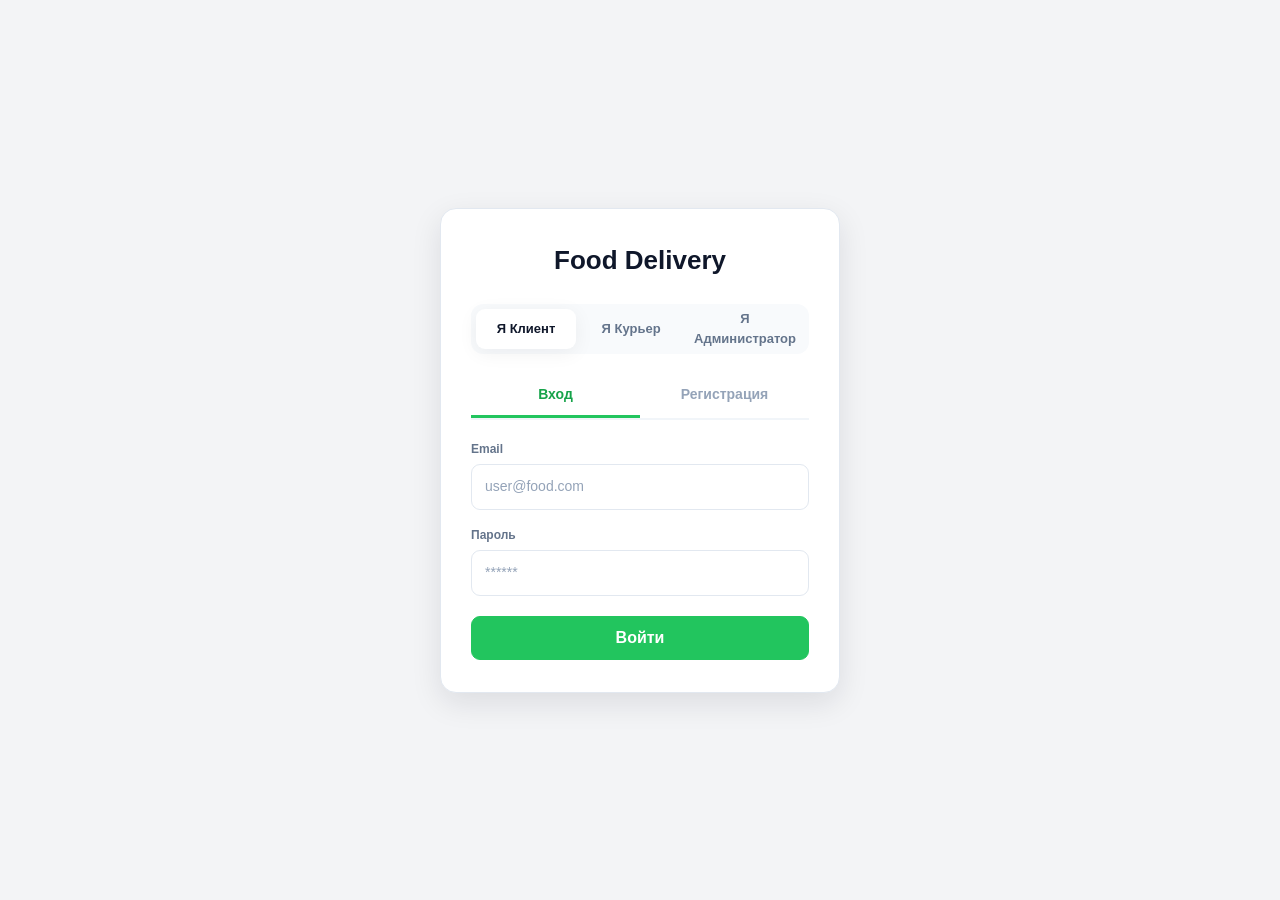
==== frontend/auth-service-frontend/index.html @ 24fa4620 "feat: add new info for user and did UserService with UserController" ====
<!DOCTYPE html>
<html lang="ru">
<head>
  <meta charset="UTF-8">
  <meta name="viewport" content="width=device-width, initial-scale=1.0">
  <title>Food Delivery — Авторизация</title>
  <link rel="stylesheet" href="../common/css/base.css">
  <link rel="stylesheet" href="../common/css/components.css">
  <link rel="stylesheet" href="css/auth.css">
</head>

<body>
  <div class="auth-container">
    <div class="auth-card">

      <div class="brand">
        <h1>Food Delivery</h1>
      </div>

      <div class="role-selector">
        <button id="btnCustomer" class="role-btn active" onclick="selectRole('CUSTOMER')">
          Я Клиент
        </button>

        <button id="btnCourier" class="role-btn" onclick="selectRole('COURIER')">
          Я Курьер
        </button>

        <button id="btnAdmin" class="role-btn" onclick="selectRole('ADMIN')">
          Я Администратор
        </button>
      </div>

      <div class="tabs">
        <button id="loginTab" class="tab active" onclick="switchTab('login')">Вход</button>
        <button id="registerTab" class="tab" onclick="switchTab('register')">Регистрация</button>
      </div>

      <div id="alertBox" class="alert hidden"></div>

      <form id="loginForm" onsubmit="onLogin(event)" novalidate>
        <div class="form-group">
          <label>Email</label>
          <input type="email" id="loginEmail" placeholder="user@food.com" required>
        </div>

        <div class="form-group">
          <label>Пароль</label>
          <input type="password" id="loginPassword" placeholder="******" required>
        </div>

        <button type="submit" class="btn btn-primary">Войти</button>
      </form>

      <form id="registerForm" class="hidden" onsubmit="onRegister(event)" novalidate>

        <div class="form-group">
          <label>Email</label>
          <input type="email" id="regEmail" placeholder="customer@food.com" required>
        </div>

        <div class="form-group">
          <label>Пароль</label>
          <input type="password" id="regPassword" placeholder="******" required minlength="6" maxlength="16">
        </div>

        <div class="form-group">
          <label>Подтвердите пароль</label>
          <input type="password" id="regConfirmPassword" placeholder="******" required minlength="6" maxlength="16">
        </div>

        <button type="submit" class="btn btn-success">Зарегистрироваться</button>
      </form>

      <div id="roleNotice" class="notice hidden"></div>
    </div>
  </div>

  <script type="module" src="js/app.js"></script>
</body>
</html>
---- frontend/common/css/base.css ----
:root {
    --primary: #22c55e;
    --primary-dark: #16a34a;
    --primary-light: #dcfce7;

    --background: #f3f4f6;
    --surface: #ffffff;
    --surface-muted: #f8fafc;

    --sidebar: #1e293b;
    --sidebar-hover: #334155;

    --text: #0f172a;
    --text-secondary: #64748b;
    --border: #e2e8f0;

    --danger: #ef4444;
    --danger-dark: #dc2626;
    --danger-light: #fee2e2;

    --warning: #f59e0b;
    --warning-light: #fef3c7;

    --info: #3b82f6;
    --info-light: #dbeafe;

    --shadow: 0 4px 20px rgba(15, 23, 42, .06);
    --shadow-hover: 0 10px 30px rgba(15, 23, 42, .10);

    --radius: 14px;
}

* {
    box-sizing: border-box;
    margin: 0;
    padding: 0;
}

html {
    width: 100%;
    min-height: 100%;
}

body {
    width: 100%;
    min-height: 100vh;
    font-family: Inter, -apple-system, BlinkMacSystemFont, "Segoe UI", Roboto, Arial, sans-serif;
    background: var(--background);
    color: var(--text);
    line-height: 1.5;
}

button,
input,
textarea,
select {
    font: inherit;
}

button {
    cursor: pointer;
}

button:disabled {
    cursor: not-allowed;
    opacity: .55;
}

img {
    max-width: 100%;
}

input,
textarea,
select {
    outline: none;
}

input:focus,
textarea:focus,
select:focus {
    border-color: var(--primary) !important;
    box-shadow: 0 0 0 3px rgba(34, 197, 94, .10);
}

.hidden {
    display: none !important;
}

.full-width {
    width: 100%;
}
---- frontend/common/css/components.css ----
.app {
    min-height: 100vh;
}

.sidebar {
    position: fixed;
    inset: 0 auto 0 0;
    width: 250px;
    height: 100vh;
    display: flex;
    flex-direction: column;
    background: var(--sidebar);
    color: #ffffff;
    z-index: 100;
}

.sidebar-logo {
    height: 80px;
    display: flex;
    align-items: center;
    padding: 0 24px;
    border-bottom: 1px solid rgba(255, 255, 255, .08);
}

.logo-text {
    display: flex;
    flex-direction: column;
    line-height: 1;
}

.logo-title {
    color: #ffffff;
    font-size: 22px;
    font-weight: 800;
    letter-spacing: -.6px;
}

.logo-subtitle {
    margin-top: 4px;
    color: #94a3b8;
    font-size: 12px;
    font-weight: 600;
}

.sidebar-nav {
    flex: 1;
    padding: 20px 12px;
}

.nav-item {
    width: 100%;
    height: 46px;
    display: flex;
    align-items: center;
    gap: 12px;
    padding: 0 14px;
    margin-bottom: 6px;
    border: 0;
    border-radius: 10px;
    background: transparent;
    color: #cbd5e1;
    text-align: left;
    transition: .2s ease;
}

.nav-item:hover {
    background: var(--sidebar-hover);
    color: #ffffff;
}

.nav-item.active {
    background: var(--primary);
    color: #ffffff;
}

.nav-icon {
    width: 22px;
    display: flex;
    align-items: center;
    justify-content: center;
    flex-shrink: 0;
    font-size: 17px;
}

.sidebar-bottom {
    padding: 16px 12px;
    border-top: 1px solid rgba(255, 255, 255, .08);
}

.user-info {
    display: flex;
    align-items: center;
    gap: 10px;
    padding: 8px 6px 14px;
}

.user-avatar {
    width: 38px;
    height: 38px;
    display: flex;
    align-items: center;
    justify-content: center;
    flex-shrink: 0;
    border-radius: 50%;
    background: var(--primary);
    color: #ffffff;
    font-size: 14px;
    font-weight: 800;
}

.user-details {
    min-width: 0;
    display: flex;
    flex-direction: column;
}

.user-name {
    overflow: hidden;
    color: #ffffff;
    font-size: 13px;
    font-weight: 650;
    text-overflow: ellipsis;
    white-space: nowrap;
}

.logout-button {
    width: 100%;
    height: 42px;
    display: flex;
    align-items: center;
    gap: 12px;
    padding: 0 14px;
    border: 0;
    border-radius: 10px;
    background: transparent;
    color: #cbd5e1;
    text-align: left;
    transition: .2s ease;
}

.logout-button:hover {
    background: rgba(239, 68, 68, .15);
    color: #fca5a5;
}

.main-content {
    width: calc(100% - 250px);
    min-height: 100vh;
    margin-left: 250px;
    padding: 0 32px 40px;
}

.top-header {
    min-height: 96px;
    display: flex;
    align-items: center;
    justify-content: space-between;
    gap: 20px;
    padding: 22px 0;
    border-bottom: 1px solid var(--border);
}

.header-title h1 {
    font-size: 27px;
    font-weight: 750;
    letter-spacing: -.6px;
}

.header-title p {
    margin-top: 3px;
    color: var(--text-secondary);
    font-size: 14px;
}

.header-actions {
    display: flex;
    align-items: center;
    gap: 12px;
}

.content-section {
    padding-top: 28px;
}

/* Buttons */

.primary-button,
.secondary-button,
.btn {
    display: inline-flex;
    align-items: center;
    justify-content: center;
    gap: 8px;
    font-weight: 650;
    line-height: 1;
    border-radius: 9px;
    transition:
            background-color .2s ease,
            border-color .2s ease,
            color .2s ease,
            transform .2s ease;
}

.primary-button,
.btn-primary,
.btn-success {
    min-height: 44px;
    padding: 0 18px;
    border: 1px solid var(--primary);
    background: var(--primary);
    color: #ffffff;
}

.primary-button:hover:not(:disabled),
.btn-primary:hover:not(:disabled),
.btn-success:hover:not(:disabled) {
    border-color: var(--primary-dark);
    background: var(--primary-dark);
}

.secondary-button,
.btn-secondary {
    min-height: 40px;
    padding: 0 14px;
    border: 1px solid var(--border);
    background: #ffffff;
    color: var(--text);
    font-size: 13px;
}

.secondary-button:hover:not(:disabled),
.btn-secondary:hover:not(:disabled) {
    border-color: var(--primary);
    color: var(--primary-dark);
}

.btn {
    width: auto;
}

.btn-primary,
.btn-success {
    width: 100%;
}

.btn:active:not(:disabled) {
    transform: translateY(1px);
}

.close-button,
.modal-close {
    width: 36px;
    height: 36px;
    display: inline-flex;
    align-items: center;
    justify-content: center;
    flex-shrink: 0;
    padding: 0;
    border: 1px solid var(--border);
    border-radius: 9px;
    background: #f8fafc;
    color: var(--text-secondary);
    font-size: 20px;
    line-height: 1;
}

.close-button:hover,
.modal-close:hover {
    background: #f1f5f9;
    color: var(--text);
}

/* Forms */

.form-group {
    margin-bottom: 20px;
}

.form-group label {
    display: block;
    margin-bottom: 8px;
    font-size: 13px;
    font-weight: 650;
}

.form-group input,
.form-group textarea,
.form-group select {
    width: 100%;
    min-height: 46px;
    padding: 10px 13px;
    border: 1px solid var(--border);
    border-radius: 9px;
    background: #ffffff;
    color: var(--text);
    font-size: 14px;
    transition: border-color .2s ease, box-shadow .2s ease;
}

.form-group textarea {
    min-height: 100px;
    resize: vertical;
}

.form-group input::placeholder,
.form-group textarea::placeholder {
    color: #94a3b8;
}

.form-group input.error,
.form-group textarea.error,
.form-group select.error {
    border-color: var(--danger) !important;
}

.field-error {
    display: block;
    margin-top: 6px;
    color: var(--danger-dark);
    font-size: 12px;
    font-weight: 500;
}

/* Alerts / messages  */

.alert,
.modal-error {
    padding: 12px 14px;
    border: 1px solid #fecaca;
    border-radius: 9px;
    background: var(--danger-light);
    color: #b91c1c;
    font-size: 13px;
    font-weight: 600;
}

.alert {
    margin-top: 20px;
}

.modal-error {
    margin-top: 0;
    margin-bottom: 16px;
}

.alert-success,
.alert.success {
    border-color: #bbf7d0;
    background: var(--primary-light);
    color: #15803d;
}

.alert-danger {
    border-color: #fecaca;
    background: var(--danger-light);
    color: #b91c1c;
}

/* Status */

.order-status {
    display: inline-flex;
    align-items: center;
    min-height: 28px;
    padding: 0 12px;
    border-radius: 20px;
    font-size: 12px;
    font-weight: 700;
    white-space: nowrap;
}

.status-success {
    background: var(--primary-light);
    color: #15803d;
}

.status-info {
    background: var(--info-light);
    color: #1d4ed8;
}

.status-warning {
    background: var(--warning-light);
    color: #b45309;
}

.status-danger {
    background: var(--danger-light);
    color: #b91c1c;
}

.status-default {
    background: #f1f5f9;
    color: var(--text-secondary);
}

/* Loading / empty states */

.loader {
    width: 34px;
    height: 34px;
    margin: 0 auto 14px;
    border: 3px solid #e2e8f0;
    border-top-color: var(--primary);
    border-radius: 50%;
    animation: spin .8s linear infinite;
}

@keyframes spin {
    to {
        transform: rotate(360deg);
    }
}

.empty-state,
.menu-state,
.orders-state,
.courier-state {
    padding: 64px 20px;
    text-align: center;
}

.courier-state {
    color: var(--text-secondary);
}

.empty-state-icon,
.empty-icon {
    margin-bottom: 12px;
    font-size: 36px;
}

.empty-state h3,
.menu-state h3,
.courier-state h3 {
    margin-bottom: 6px;
    font-size: 18px;
}

.empty-state p,
.menu-state p,
.courier-state p {
    color: var(--text-secondary);
    font-size: 14px;
}

.empty-state p {
    margin-bottom: 18px;
}

/* Profile */

.profile-card {
    width: 100%;
    overflow: hidden;
    background: var(--surface);
    border: 1px solid var(--border);
    border-radius: var(--radius);
    box-shadow: var(--shadow);
}

.profile-card-header {
    display: flex;
    align-items: center;
    gap: 16px;
    padding: 24px;
    border-bottom: 1px solid var(--border);
}

.profile-card-header h2 {
    font-size: 19px;
    font-weight: 700;
}

.profile-avatar-large {
    width: 60px;
    height: 60px;
    display: flex;
    align-items: center;
    justify-content: center;
    flex-shrink: 0;
    border-radius: 50%;
    background: var(--primary-light);
    color: var(--primary-dark);
    font-size: 22px;
    font-weight: 800;
}

.profile-info {
    padding: 8px 24px;
}

.profile-info-row {
    min-height: 54px;
    display: flex;
    align-items: center;
    justify-content: space-between;
    gap: 20px;
    border-bottom: 1px solid var(--border);
}

.profile-info-row span {
    color: var(--text-secondary);
    font-size: 13px;
}

.profile-info-row strong {
    font-size: 13px;
}

.logout-profile-button {
    width: calc(100% - 48px);
    height: 44px;
    margin: 20px 24px;
    padding: 0 16px;
    border: 1px solid #fecaca;
    border-radius: 9px;
    background: var(--danger-light);
    color: #b91c1c;
    font-size: 13px;
    font-weight: 650;
    transition: .2s ease;
}

.logout-profile-button:hover {
    background: #fecaca;
}

/* Modal */

.overlay,
.modal-overlay {
    position: fixed;
    inset: 0;
}

.overlay {
    background: rgba(15, 23, 42, .45);
    z-index: 250;
}

.modal-overlay {
    display: flex;
    align-items: center;
    justify-content: center;
    padding: 20px;
    background: rgba(15, 23, 42, .55);
    z-index: 500;
}

.modal {
    width: 100%;
    max-width: 520px;
    max-height: calc(100vh - 40px);
    overflow: hidden;
    background: var(--surface);
    border-radius: 16px;
    box-shadow: 0 20px 60px rgba(15, 23, 42, .25);
}

.modal-header {
    display: flex;
    align-items: center;
    justify-content: space-between;
    gap: 20px;
    padding: 22px;
    border-bottom: 1px solid var(--border);
}

.modal-header h2 {
    font-size: 20px;
    font-weight: 750;
}

.modal-header p {
    margin-top: 4px;
    color: var(--text-secondary);
    font-size: 13px;
}

.modal-body,
.modal>form {
    padding: 22px;
}

.modal-body {
    overflow-y: auto;
}

.modal>form {
    max-height: calc(100vh - 145px);
    overflow-y: auto;
}

.modal-footer {
    display: flex;
    justify-content: flex-end;
    gap: 10px;
    padding: 16px 22px;
    border-top: 1px solid var(--border);
    background: #ffffff;
}

.modal-footer .btn {
    width: auto;
    min-width: 84px;
}

.modal-footer .btn-primary,
.modal-footer .btn-success {
    width: auto;
}

/* Responsive common layout */

@media (max-width: 1050px) {
    .sidebar {
        width: 220px;
    }

    .main-content {
        width: calc(100% - 220px);
        margin-left: 220px;
        padding-right: 24px;
        padding-left: 24px;
    }
}

@media (max-width: 760px) {
    .sidebar {
        position: static;
        width: 100%;
        height: auto;
    }

    .main-content {
        width: 100%;
        margin-left: 0;
        padding: 0 18px 30px;
    }

    .sidebar-logo {
        height: 64px;
    }

    .sidebar-nav {
        display: flex;
        overflow-x: auto;
        padding: 8px 10px;
    }

    .nav-item {
        width: auto;
        flex-shrink: 0;
        margin: 0 5px 0 0;
    }

    .sidebar-bottom {
        display: none;
    }

    .top-header {
        min-height: 76px;
        padding: 14px 0;
    }

    .header-title h1 {
        font-size: 23px;
    }

    .header-title p {
        display: none;
    }

    .content-section {
        padding-top: 20px;
    }

    .header-actions {
        gap: 8px;
    }

    .modal-overlay {
        padding: 12px;
    }
}

@media (max-width: 520px) {
    .main-content {
        padding-right: 14px;
        padding-left: 14px;
    }

    .modal-overlay {
        padding: 10px;
    }

    .modal {
        max-height: calc(100vh - 20px);
        border-radius: 13px;
    }

    .modal-header,
    .modal-body,
    .modal>form {
        padding: 17px;
    }

    .modal-footer {
        padding: 14px 17px;
    }

    .modal-footer .btn {
        flex: 1;
    }

    .profile-card-header {
        padding: 20px;
    }

    .profile-info {
        padding: 8px 20px;
    }

    .logout-profile-button {
        width: calc(100% - 40px);
        margin-right: 20px;
        margin-left: 20px;
    }
}
---- frontend/auth-service-frontend/css/auth.css ----
body {
    display: flex;
    align-items: center;
    justify-content: center;
}

.auth-container {
    width: 100%;
    max-width: 440px;
    padding: 20px;
}

.auth-card {
    padding: 32px 30px;
    background: var(--surface);
    border: 1px solid var(--border);
    border-radius: 16px;
    box-shadow: var(--shadow-hover);
}

.brand {
    margin-bottom: 24px;
    text-align: center;
}

.brand h1 {
    color: var(--text);
    font-size: 26px;
    font-weight: 750;
}

.role-selector {
    display: flex;
    gap: 5px;
    margin-bottom: 20px;
    padding: 5px;
    border-radius: 12px;
    background: var(--surface-muted);
}

.role-btn {
    flex: 1;
    min-height: 40px;
    padding: 0 8px;
    border: 0;
    border-radius: 9px;
    background: transparent;
    color: var(--text-secondary);
    font-size: 13px;
    font-weight: 600;
    transition: .2s ease;
}

.role-btn:hover {
    color: var(--text);
}

.role-btn.active {
    background: #ffffff;
    color: var(--text);
    box-shadow: var(--shadow);
}

.tabs {
    display: flex;
    margin-bottom: 20px;
    border-bottom: 2px solid #f1f5f9;
}

.tab {
    flex: 1;
    padding: 10px;
    border: 0;
    border-bottom: 3px solid transparent;
    background: transparent;
    color: #94a3b8;
    font-size: 14px;
    font-weight: 600;
    transition: .2s ease;
}

.tab.active {
    border-bottom-color: var(--primary);
    color: var(--primary-dark);
}

.auth-card .form-group {
    margin-bottom: 16px;
}

.auth-card .form-group label {
    margin-bottom: 6px;
    color: var(--text-secondary);
    font-size: 12px;
    font-weight: 600;
}

.auth-card .form-group input {
    min-height: 46px;
    font-size: 14px;
}

.auth-card .btn {
    margin-top: 4px;
}

.auth-card .alert {
    margin: 0 0 16px;
    text-align: center;
}

.notice {
    margin-top: 18px;
    padding: 12px;
    border: 1px solid #fde68a;
    border-radius: 9px;
    background: var(--warning-light);
    color: #92400e;
    font-size: 13px;
    line-height: 1.4;
    text-align: center;
}

@media (max-width: 520px) {
    .auth-container {
        padding: 14px;
    }

    .auth-card {
        padding: 26px 20px;
    }

    .role-btn {
        font-size: 12px;
    }
}
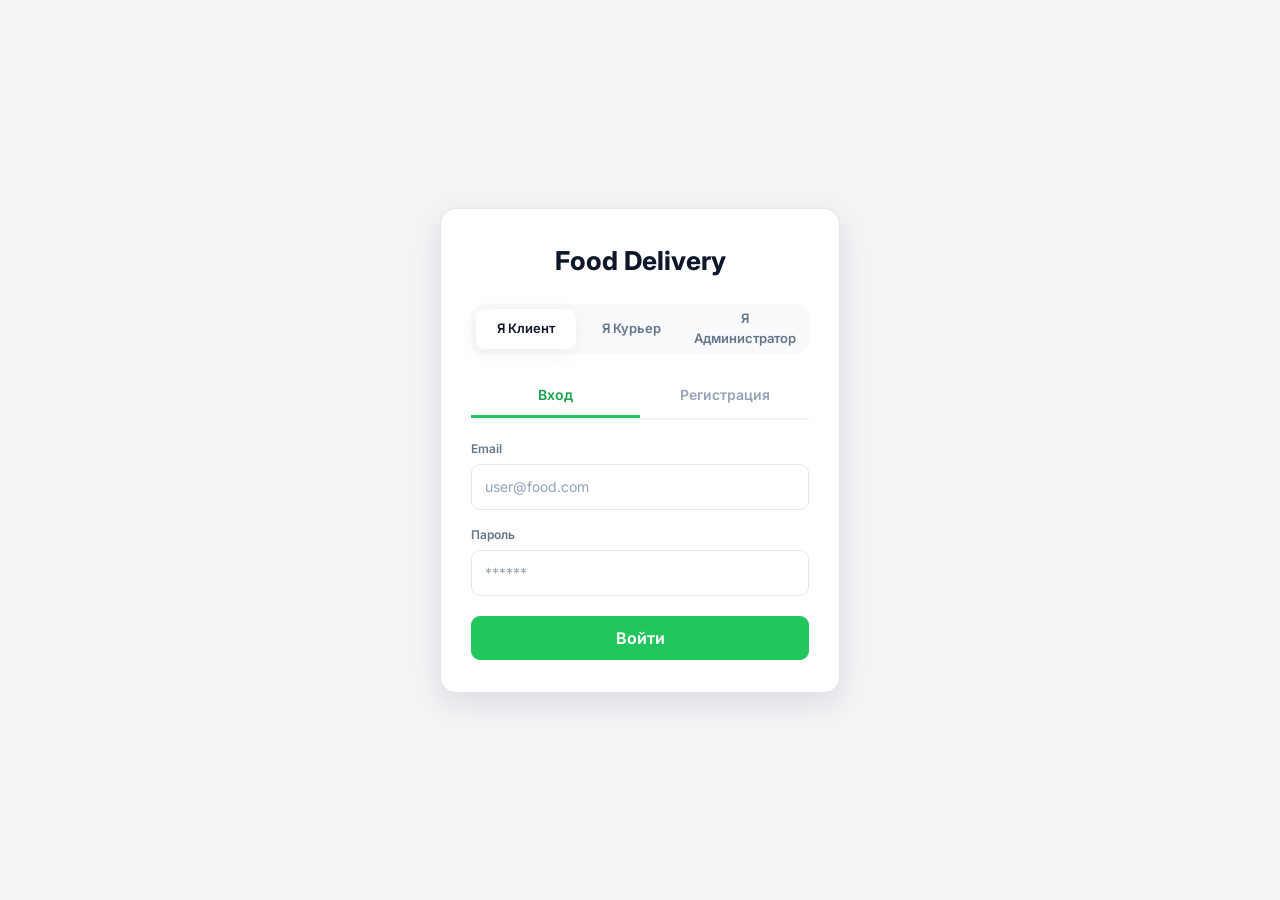
==== commit ae94b14a: "fix: rebase frontend code" ====
--- a/frontend/auth-service-frontend/index.html
+++ b/frontend/auth-service-frontend/index.html
@@ -1,5 +1,6 @@
 <!DOCTYPE html>
 <html lang="ru">
+
 <head>
   <meta charset="UTF-8">
   <meta name="viewport" content="width=device-width, initial-scale=1.0">
@@ -76,6 +77,6 @@
     </div>
   </div>
 
-  <script type="module" src="js/app.js"></script>
+<script type="module" src="js/app.js"></script>
 </body>
 </html>
--- a/frontend/common/css/base.css
+++ b/frontend/common/css/base.css
@@ -1,33 +1,51 @@
+@import url("https://fonts.googleapis.com/css2?family=Inter:wght@400;500;600;700;800&display=swap");
+
 :root {
-    --primary: #22c55e;
-    --primary-dark: #16a34a;
-    --primary-light: #dcfce7;
+    --color-primary: #22c55e;
+    --color-primary-dark: #16a34a;
+    --color-primary-light: #dcfce7;
 
-    --background: #f3f4f6;
-    --surface: #ffffff;
-    --surface-muted: #f8fafc;
+    --color-bg: #f3f4f6;
+    --color-surface: #ffffff;
+    --color-surface-muted: #f8fafc;
 
-    --sidebar: #1e293b;
-    --sidebar-hover: #334155;
+    --color-sidebar: #1e293b;
+    --color-sidebar-hover: #334155;
 
-    --text: #0f172a;
-    --text-secondary: #64748b;
-    --border: #e2e8f0;
+    --color-text: #0f172a;
+    --color-text-secondary: #64748b;
+    --color-border: #e2e8f0;
 
-    --danger: #ef4444;
-    --danger-dark: #dc2626;
-    --danger-light: #fee2e2;
+    --color-danger: #ef4444;
+    --color-danger-dark: #dc2626;
+    --color-danger-light: #fee2e2;
 
-    --warning: #f59e0b;
-    --warning-light: #fef3c7;
+    --color-warning: #f59e0b;
+    --color-warning-light: #fef3c7;
 
-    --info: #3b82f6;
-    --info-light: #dbeafe;
+    --color-info: #3b82f6;
+    --color-info-light: #dbeafe;
 
-    --shadow: 0 4px 20px rgba(15, 23, 42, .06);
-    --shadow-hover: 0 10px 30px rgba(15, 23, 42, .10);
+    --color-success-text: #15803d;
+    --color-danger-text: #b91c1c;
+    --color-warning-text: #b45309;
+    --color-info-text: #1d4ed8;
 
-    --radius: 14px;
+    --shadow-sm: 0 4px 20px rgba(15, 23, 42, .06);
+    --shadow-md: 0 10px 30px rgba(15, 23, 42, .10);
+
+    --radius-sm: 9px;
+    --radius-md: 14px;
+    --radius-lg: 16px;
+
+    --spacing-1: 4px;
+    --spacing-2: 8px;
+    --spacing-3: 12px;
+    --spacing-4: 16px;
+    --spacing-5: 20px;
+    --spacing-6: 24px;
+    --spacing-7: 28px;
+    --spacing-8: 32px;
 }
 
 * {
@@ -45,8 +63,8 @@
     width: 100%;
     min-height: 100vh;
     font-family: Inter, -apple-system, BlinkMacSystemFont, "Segoe UI", Roboto, Arial, sans-serif;
-    background: var(--background);
-    color: var(--text);
+    background: var(--color-bg);
+    color: var(--color-text);
     line-height: 1.5;
 }
 
@@ -79,8 +97,17 @@
 input:focus,
 textarea:focus,
 select:focus {
-    border-color: var(--primary) !important;
+    border-color: var(--color-primary) !important;
     box-shadow: 0 0 0 3px rgba(34, 197, 94, .10);
+}
+
+h1,
+h2,
+h3,
+h4,
+h5,
+h6 {
+    color: var(--color-text);
 }
 
 .hidden {
@@ -89,4 +116,4 @@
 
 .full-width {
     width: 100%;
-}+}
--- a/frontend/common/css/components.css
+++ b/frontend/common/css/components.css
@@ -9,8 +9,8 @@
     height: 100vh;
     display: flex;
     flex-direction: column;
-    background: var(--sidebar);
-    color: #ffffff;
+    background: var(--color-sidebar);
+    color: #fff;
     z-index: 100;
 }
 
@@ -18,7 +18,7 @@
     height: 80px;
     display: flex;
     align-items: center;
-    padding: 0 24px;
+    padding: 0 var(--spacing-6);
     border-bottom: 1px solid rgba(255, 255, 255, .08);
 }
 
@@ -29,14 +29,14 @@
 }
 
 .logo-title {
-    color: #ffffff;
+    color: #fff;
     font-size: 22px;
     font-weight: 800;
     letter-spacing: -.6px;
 }
 
 .logo-subtitle {
-    margin-top: 4px;
+    margin-top: var(--spacing-1);
     color: #94a3b8;
     font-size: 12px;
     font-weight: 600;
@@ -44,7 +44,7 @@
 
 .sidebar-nav {
     flex: 1;
-    padding: 20px 12px;
+    padding: var(--spacing-5) var(--spacing-3);
 }
 
 .nav-item {
@@ -52,8 +52,8 @@
     height: 46px;
     display: flex;
     align-items: center;
-    gap: 12px;
-    padding: 0 14px;
+    gap: var(--spacing-3);
+    padding: 0 var(--spacing-3);
     margin-bottom: 6px;
     border: 0;
     border-radius: 10px;
@@ -64,13 +64,13 @@
 }
 
 .nav-item:hover {
-    background: var(--sidebar-hover);
-    color: #ffffff;
+    background: var(--color-sidebar-hover);
+    color: #fff;
 }
 
 .nav-item.active {
-    background: var(--primary);
-    color: #ffffff;
+    background: var(--color-primary);
+    color: #fff;
 }
 
 .nav-icon {
@@ -83,7 +83,7 @@
 }
 
 .sidebar-bottom {
-    padding: 16px 12px;
+    padding: var(--spacing-4) var(--spacing-3);
     border-top: 1px solid rgba(255, 255, 255, .08);
 }
 
@@ -91,7 +91,7 @@
     display: flex;
     align-items: center;
     gap: 10px;
-    padding: 8px 6px 14px;
+    padding: var(--spacing-2) 6px 14px;
 }
 
 .user-avatar {
@@ -102,8 +102,8 @@
     justify-content: center;
     flex-shrink: 0;
     border-radius: 50%;
-    background: var(--primary);
-    color: #ffffff;
+    background: var(--color-primary);
+    color: #fff;
     font-size: 14px;
     font-weight: 800;
 }
@@ -116,7 +116,7 @@
 
 .user-name {
     overflow: hidden;
-    color: #ffffff;
+    color: #fff;
     font-size: 13px;
     font-weight: 650;
     text-overflow: ellipsis;
@@ -128,8 +128,8 @@
     height: 42px;
     display: flex;
     align-items: center;
-    gap: 12px;
-    padding: 0 14px;
+    gap: var(--spacing-3);
+    padding: 0 var(--spacing-3);
     border: 0;
     border-radius: 10px;
     background: transparent;
@@ -147,7 +147,7 @@
     width: calc(100% - 250px);
     min-height: 100vh;
     margin-left: 250px;
-    padding: 0 32px 40px;
+    padding: 0 var(--spacing-8) 40px;
 }
 
 .top-header {
@@ -155,9 +155,9 @@
     display: flex;
     align-items: center;
     justify-content: space-between;
-    gap: 20px;
+    gap: var(--spacing-5);
     padding: 22px 0;
-    border-bottom: 1px solid var(--border);
+    border-bottom: 1px solid var(--color-border);
 }
 
 .header-title h1 {
@@ -168,21 +168,19 @@
 
 .header-title p {
     margin-top: 3px;
-    color: var(--text-secondary);
+    color: var(--color-text-secondary);
     font-size: 14px;
 }
 
 .header-actions {
     display: flex;
     align-items: center;
-    gap: 12px;
+    gap: var(--spacing-3);
 }
 
 .content-section {
-    padding-top: 28px;
-}
-
-/* Buttons */
+    padding-top: var(--spacing-7);
+}
 
 .primary-button,
 .secondary-button,
@@ -190,15 +188,15 @@
     display: inline-flex;
     align-items: center;
     justify-content: center;
-    gap: 8px;
+    gap: var(--spacing-2);
     font-weight: 650;
     line-height: 1;
-    border-radius: 9px;
+    border-radius: var(--radius-sm);
     transition:
-            background-color .2s ease,
-            border-color .2s ease,
-            color .2s ease,
-            transform .2s ease;
+        background-color .2s ease,
+        border-color .2s ease,
+        color .2s ease,
+        transform .2s ease;
 }
 
 .primary-button,
@@ -206,32 +204,32 @@
 .btn-success {
     min-height: 44px;
     padding: 0 18px;
-    border: 1px solid var(--primary);
-    background: var(--primary);
-    color: #ffffff;
+    border: 1px solid var(--color-primary);
+    background: var(--color-primary);
+    color: #fff;
 }
 
 .primary-button:hover:not(:disabled),
 .btn-primary:hover:not(:disabled),
 .btn-success:hover:not(:disabled) {
-    border-color: var(--primary-dark);
-    background: var(--primary-dark);
+    border-color: var(--color-primary-dark);
+    background: var(--color-primary-dark);
 }
 
 .secondary-button,
 .btn-secondary {
     min-height: 40px;
     padding: 0 14px;
-    border: 1px solid var(--border);
-    background: #ffffff;
-    color: var(--text);
+    border: 1px solid var(--color-border);
+    background: var(--color-surface);
+    color: var(--color-text);
     font-size: 13px;
 }
 
 .secondary-button:hover:not(:disabled),
 .btn-secondary:hover:not(:disabled) {
-    border-color: var(--primary);
-    color: var(--primary-dark);
+    border-color: var(--color-primary);
+    color: var(--color-primary-dark);
 }
 
 .btn {
@@ -256,10 +254,10 @@
     justify-content: center;
     flex-shrink: 0;
     padding: 0;
-    border: 1px solid var(--border);
-    border-radius: 9px;
-    background: #f8fafc;
-    color: var(--text-secondary);
+    border: 1px solid var(--color-border);
+    border-radius: var(--radius-sm);
+    background: var(--color-surface-muted);
+    color: var(--color-text-secondary);
     font-size: 20px;
     line-height: 1;
 }
@@ -267,18 +265,16 @@
 .close-button:hover,
 .modal-close:hover {
     background: #f1f5f9;
-    color: var(--text);
-}
-
-/* Forms */
+    color: var(--color-text);
+}
 
 .form-group {
-    margin-bottom: 20px;
+    margin-bottom: var(--spacing-5);
 }
 
 .form-group label {
     display: block;
-    margin-bottom: 8px;
+    margin-bottom: var(--spacing-2);
     font-size: 13px;
     font-weight: 650;
 }
@@ -289,10 +285,10 @@
     width: 100%;
     min-height: 46px;
     padding: 10px 13px;
-    border: 1px solid var(--border);
-    border-radius: 9px;
-    background: #ffffff;
-    color: var(--text);
+    border: 1px solid var(--color-border);
+    border-radius: var(--radius-sm);
+    background: var(--color-surface);
+    color: var(--color-text);
     font-size: 14px;
     transition: border-color .2s ease, box-shadow .2s ease;
 }
@@ -310,59 +306,55 @@
 .form-group input.error,
 .form-group textarea.error,
 .form-group select.error {
-    border-color: var(--danger) !important;
+    border-color: var(--color-danger) !important;
 }
 
 .field-error {
     display: block;
     margin-top: 6px;
-    color: var(--danger-dark);
+    color: var(--color-danger-dark);
     font-size: 12px;
     font-weight: 500;
 }
 
-/* Alerts / messages  */
-
 .alert,
 .modal-error {
-    padding: 12px 14px;
+    padding: var(--spacing-3) 14px;
     border: 1px solid #fecaca;
-    border-radius: 9px;
-    background: var(--danger-light);
-    color: #b91c1c;
+    border-radius: var(--radius-sm);
+    background: var(--color-danger-light);
+    color: var(--color-danger-text);
     font-size: 13px;
     font-weight: 600;
 }
 
 .alert {
-    margin-top: 20px;
+    margin-top: var(--spacing-5);
 }
 
 .modal-error {
     margin-top: 0;
-    margin-bottom: 16px;
+    margin-bottom: var(--spacing-4);
 }
 
 .alert-success,
 .alert.success {
     border-color: #bbf7d0;
-    background: var(--primary-light);
-    color: #15803d;
+    background: var(--color-primary-light);
+    color: var(--color-success-text);
 }
 
 .alert-danger {
     border-color: #fecaca;
-    background: var(--danger-light);
-    color: #b91c1c;
-}
-
-/* Status */
+    background: var(--color-danger-light);
+    color: var(--color-danger-text);
+}
 
 .order-status {
     display: inline-flex;
     align-items: center;
     min-height: 28px;
-    padding: 0 12px;
+    padding: 0 var(--spacing-3);
     border-radius: 20px;
     font-size: 12px;
     font-weight: 700;
@@ -370,38 +362,36 @@
 }
 
 .status-success {
-    background: var(--primary-light);
-    color: #15803d;
+    background: var(--color-primary-light);
+    color: var(--color-success-text);
 }
 
 .status-info {
-    background: var(--info-light);
-    color: #1d4ed8;
+    background: var(--color-info-light);
+    color: var(--color-info-text);
 }
 
 .status-warning {
-    background: var(--warning-light);
-    color: #b45309;
+    background: var(--color-warning-light);
+    color: var(--color-warning-text);
 }
 
 .status-danger {
-    background: var(--danger-light);
-    color: #b91c1c;
+    background: var(--color-danger-light);
+    color: var(--color-danger-text);
 }
 
 .status-default {
     background: #f1f5f9;
-    color: var(--text-secondary);
-}
-
-/* Loading / empty states */
+    color: var(--color-text-secondary);
+}
 
 .loader {
     width: 34px;
     height: 34px;
     margin: 0 auto 14px;
-    border: 3px solid #e2e8f0;
-    border-top-color: var(--primary);
+    border: 3px solid var(--color-border);
+    border-top-color: var(--color-primary);
     border-radius: 50%;
     animation: spin .8s linear infinite;
 }
@@ -421,12 +411,12 @@
 }
 
 .courier-state {
-    color: var(--text-secondary);
+    color: var(--color-text-secondary);
 }
 
 .empty-state-icon,
 .empty-icon {
-    margin-bottom: 12px;
+    margin-bottom: var(--spacing-3);
     font-size: 36px;
 }
 
@@ -440,93 +430,13 @@
 .empty-state p,
 .menu-state p,
 .courier-state p {
-    color: var(--text-secondary);
+    color: var(--color-text-secondary);
     font-size: 14px;
 }
 
 .empty-state p {
     margin-bottom: 18px;
 }
-
-/* Profile */
-
-.profile-card {
-    width: 100%;
-    overflow: hidden;
-    background: var(--surface);
-    border: 1px solid var(--border);
-    border-radius: var(--radius);
-    box-shadow: var(--shadow);
-}
-
-.profile-card-header {
-    display: flex;
-    align-items: center;
-    gap: 16px;
-    padding: 24px;
-    border-bottom: 1px solid var(--border);
-}
-
-.profile-card-header h2 {
-    font-size: 19px;
-    font-weight: 700;
-}
-
-.profile-avatar-large {
-    width: 60px;
-    height: 60px;
-    display: flex;
-    align-items: center;
-    justify-content: center;
-    flex-shrink: 0;
-    border-radius: 50%;
-    background: var(--primary-light);
-    color: var(--primary-dark);
-    font-size: 22px;
-    font-weight: 800;
-}
-
-.profile-info {
-    padding: 8px 24px;
-}
-
-.profile-info-row {
-    min-height: 54px;
-    display: flex;
-    align-items: center;
-    justify-content: space-between;
-    gap: 20px;
-    border-bottom: 1px solid var(--border);
-}
-
-.profile-info-row span {
-    color: var(--text-secondary);
-    font-size: 13px;
-}
-
-.profile-info-row strong {
-    font-size: 13px;
-}
-
-.logout-profile-button {
-    width: calc(100% - 48px);
-    height: 44px;
-    margin: 20px 24px;
-    padding: 0 16px;
-    border: 1px solid #fecaca;
-    border-radius: 9px;
-    background: var(--danger-light);
-    color: #b91c1c;
-    font-size: 13px;
-    font-weight: 650;
-    transition: .2s ease;
-}
-
-.logout-profile-button:hover {
-    background: #fecaca;
-}
-
-/* Modal */
 
 .overlay,
 .modal-overlay {
@@ -543,7 +453,7 @@
     display: flex;
     align-items: center;
     justify-content: center;
-    padding: 20px;
+    padding: var(--spacing-5);
     background: rgba(15, 23, 42, .55);
     z-index: 500;
 }
@@ -553,42 +463,27 @@
     max-width: 520px;
     max-height: calc(100vh - 40px);
     overflow: hidden;
-    background: var(--surface);
-    border-radius: 16px;
+    background: var(--color-surface);
+    border-radius: var(--radius-lg);
     box-shadow: 0 20px 60px rgba(15, 23, 42, .25);
 }
 
 .modal-header {
+    min-height: 68px;
     display: flex;
     align-items: center;
     justify-content: space-between;
-    gap: 20px;
-    padding: 22px;
-    border-bottom: 1px solid var(--border);
+    gap: var(--spacing-4);
+    padding: 0 var(--spacing-5);
+    border-bottom: 1px solid var(--color-border);
 }
 
 .modal-header h2 {
-    font-size: 20px;
-    font-weight: 750;
-}
-
-.modal-header p {
-    margin-top: 4px;
-    color: var(--text-secondary);
-    font-size: 13px;
-}
-
-.modal-body,
-.modal>form {
-    padding: 22px;
+    font-size: 18px;
 }
 
 .modal-body {
-    overflow-y: auto;
-}
-
-.modal>form {
-    max-height: calc(100vh - 145px);
+    padding: var(--spacing-5);
     overflow-y: auto;
 }
 
@@ -596,135 +491,29 @@
     display: flex;
     justify-content: flex-end;
     gap: 10px;
-    padding: 16px 22px;
-    border-top: 1px solid var(--border);
-    background: #ffffff;
-}
-
-.modal-footer .btn {
-    width: auto;
-    min-width: 84px;
-}
-
-.modal-footer .btn-primary,
-.modal-footer .btn-success {
-    width: auto;
-}
-
-/* Responsive common layout */
-
-@media (max-width: 1050px) {
-    .sidebar {
-        width: 220px;
-    }
-
-    .main-content {
-        width: calc(100% - 220px);
-        margin-left: 220px;
-        padding-right: 24px;
-        padding-left: 24px;
-    }
-}
-
-@media (max-width: 760px) {
-    .sidebar {
-        position: static;
-        width: 100%;
-        height: auto;
-    }
-
-    .main-content {
-        width: 100%;
-        margin-left: 0;
-        padding: 0 18px 30px;
-    }
-
-    .sidebar-logo {
-        height: 64px;
-    }
-
-    .sidebar-nav {
-        display: flex;
-        overflow-x: auto;
-        padding: 8px 10px;
-    }
-
-    .nav-item {
-        width: auto;
-        flex-shrink: 0;
-        margin: 0 5px 0 0;
-    }
-
-    .sidebar-bottom {
-        display: none;
-    }
-
-    .top-header {
-        min-height: 76px;
-        padding: 14px 0;
-    }
-
-    .header-title h1 {
-        font-size: 23px;
-    }
-
-    .header-title p {
-        display: none;
-    }
-
-    .content-section {
-        padding-top: 20px;
-    }
-
-    .header-actions {
-        gap: 8px;
-    }
-
-    .modal-overlay {
-        padding: 12px;
-    }
-}
-
-@media (max-width: 520px) {
-    .main-content {
-        padding-right: 14px;
-        padding-left: 14px;
-    }
-
-    .modal-overlay {
-        padding: 10px;
-    }
-
-    .modal {
-        max-height: calc(100vh - 20px);
-        border-radius: 13px;
-    }
-
-    .modal-header,
-    .modal-body,
-    .modal>form {
-        padding: 17px;
-    }
-
-    .modal-footer {
-        padding: 14px 17px;
-    }
-
-    .modal-footer .btn {
-        flex: 1;
-    }
-
-    .profile-card-header {
-        padding: 20px;
-    }
-
-    .profile-info {
-        padding: 8px 20px;
-    }
-
-    .logout-profile-button {
-        width: calc(100% - 40px);
-        margin-right: 20px;
-        margin-left: 20px;
-    }
-}+    padding: var(--spacing-4) var(--spacing-5);
+    border-top: 1px solid var(--color-border);
+    background: var(--color-surface-muted);
+}
+
+.orders-list {
+    display: grid;
+    gap: 14px;
+}
+
+.orders-header {
+    display: flex;
+    align-items: center;
+    justify-content: space-between;
+    gap: 15px;
+    margin-bottom: 20px;
+}
+
+.orders-header h2 {
+    font-size: 19px;
+}
+
+.orders-header p {
+    color: var(--color-text-secondary);
+    font-size: 13px;
+}
--- a/frontend/auth-service-frontend/css/auth.css
+++ b/frontend/auth-service-frontend/css/auth.css
@@ -12,10 +12,10 @@
 
 .auth-card {
     padding: 32px 30px;
-    background: var(--surface);
-    border: 1px solid var(--border);
+    background: var(--color-surface);
+    border: 1px solid var(--color-border);
     border-radius: 16px;
-    box-shadow: var(--shadow-hover);
+    box-shadow: var(--shadow-md);
 }
 
 .brand {
@@ -24,7 +24,7 @@
 }
 
 .brand h1 {
-    color: var(--text);
+    color: var(--color-text);
     font-size: 26px;
     font-weight: 750;
 }
@@ -35,7 +35,7 @@
     margin-bottom: 20px;
     padding: 5px;
     border-radius: 12px;
-    background: var(--surface-muted);
+    background: var(--color-surface-muted);
 }
 
 .role-btn {
@@ -45,20 +45,20 @@
     border: 0;
     border-radius: 9px;
     background: transparent;
-    color: var(--text-secondary);
+    color: var(--color-text-secondary);
     font-size: 13px;
     font-weight: 600;
     transition: .2s ease;
 }
 
 .role-btn:hover {
-    color: var(--text);
+    color: var(--color-text);
 }
 
 .role-btn.active {
     background: #ffffff;
-    color: var(--text);
-    box-shadow: var(--shadow);
+    color: var(--color-text);
+    box-shadow: var(--shadow-sm);
 }
 
 .tabs {
@@ -80,8 +80,8 @@
 }
 
 .tab.active {
-    border-bottom-color: var(--primary);
-    color: var(--primary-dark);
+    border-bottom-color: var(--color-primary);
+    color: var(--color-primary-dark);
 }
 
 .auth-card .form-group {
@@ -90,7 +90,7 @@
 
 .auth-card .form-group label {
     margin-bottom: 6px;
-    color: var(--text-secondary);
+    color: var(--color-text-secondary);
     font-size: 12px;
     font-weight: 600;
 }
@@ -114,7 +114,7 @@
     padding: 12px;
     border: 1px solid #fde68a;
     border-radius: 9px;
-    background: var(--warning-light);
+    background: var(--color-warning-light);
     color: #92400e;
     font-size: 13px;
     line-height: 1.4;
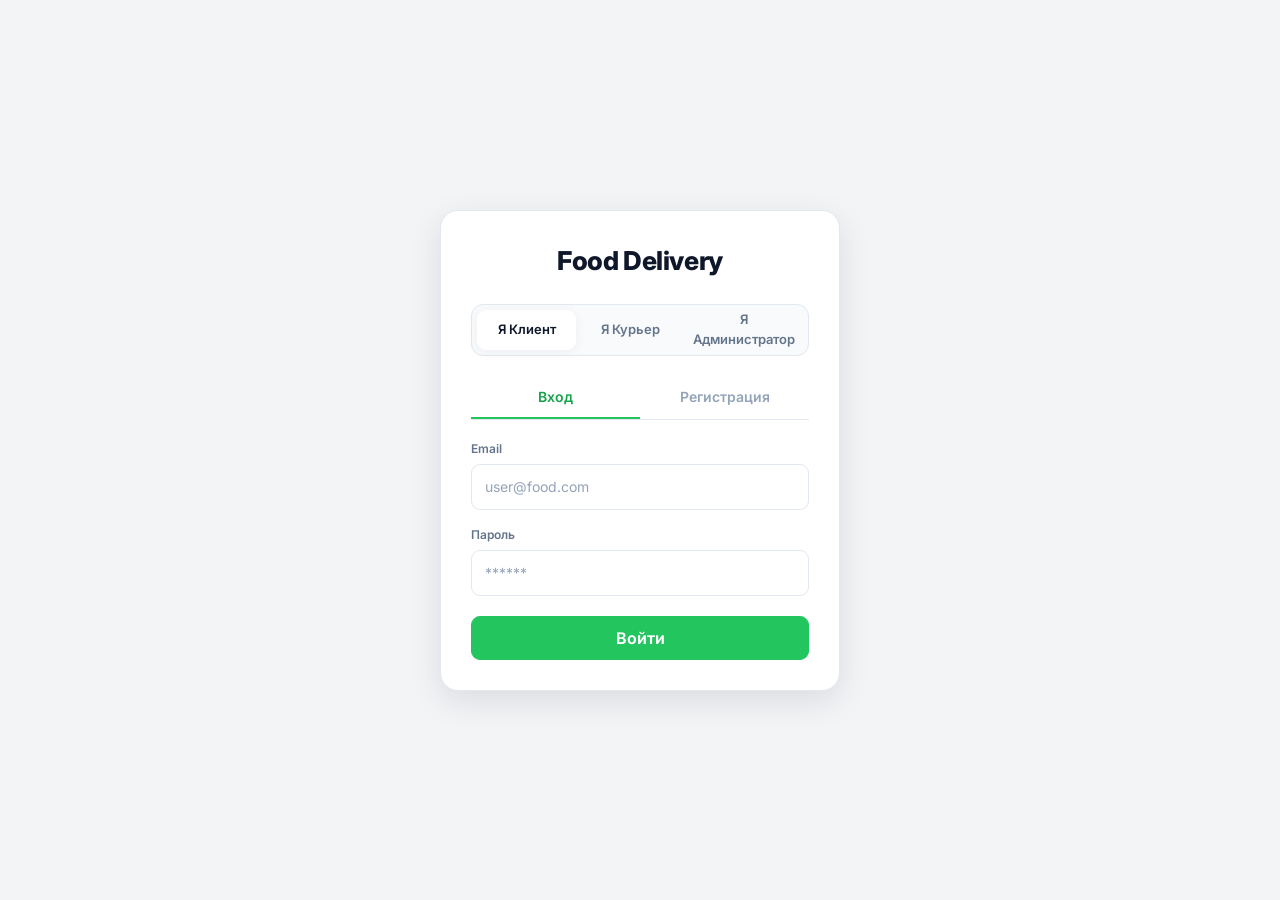
==== commit efa72f1b: "fix: refactored frontend, delete unnecessary methods and files" ====
--- a/frontend/auth-service-frontend/index.html
+++ b/frontend/auth-service-frontend/index.html
@@ -19,64 +19,64 @@
       </div>
 
       <div class="role-selector">
-        <button id="btnCustomer" class="role-btn active" onclick="selectRole('CUSTOMER')">
+        <button id="btnCustomer" class="role-btn active">
           Я Клиент
         </button>
 
-        <button id="btnCourier" class="role-btn" onclick="selectRole('COURIER')">
+        <button id="btnCourier" class="role-btn">
           Я Курьер
         </button>
 
-        <button id="btnAdmin" class="role-btn" onclick="selectRole('ADMIN')">
+        <button id="btnAdmin" class="role-btn">
           Я Администратор
         </button>
       </div>
 
       <div class="tabs">
-        <button id="loginTab" class="tab active" onclick="switchTab('login')">Вход</button>
-        <button id="registerTab" class="tab" onclick="switchTab('register')">Регистрация</button>
+        <button id="loginTab" class="tab active">Вход</button>
+        <button id="registerTab" class="tab">Регистрация</button>
       </div>
 
       <div id="alertBox" class="alert hidden"></div>
 
-      <form id="loginForm" onsubmit="onLogin(event)" novalidate>
+      <form id="loginForm">
         <div class="form-group">
           <label>Email</label>
-          <input type="email" id="loginEmail" placeholder="user@food.com" required>
+          <input id="loginEmail" placeholder="user@food.com">
         </div>
 
         <div class="form-group">
           <label>Пароль</label>
-          <input type="password" id="loginPassword" placeholder="******" required>
+          <input type="password" id="loginPassword" placeholder="******">
         </div>
 
         <button type="submit" class="btn btn-primary">Войти</button>
       </form>
 
-      <form id="registerForm" class="hidden" onsubmit="onRegister(event)" novalidate>
+      <form id="registerForm" class="hidden">
 
         <div class="form-group">
           <label>Email</label>
-          <input type="email" id="regEmail" placeholder="customer@food.com" required>
+          <input id="regEmail" placeholder="customer@food.com">
         </div>
 
         <div class="form-group">
           <label>Пароль</label>
-          <input type="password" id="regPassword" placeholder="******" required minlength="6" maxlength="16">
+          <input type="password" id="regPassword" placeholder="******">
         </div>
 
         <div class="form-group">
           <label>Подтвердите пароль</label>
-          <input type="password" id="regConfirmPassword" placeholder="******" required minlength="6" maxlength="16">
+          <input type="password" id="regConfirmPassword" placeholder="******">
         </div>
 
-        <button type="submit" class="btn btn-success">Зарегистрироваться</button>
+        <button type="submit" class="btn btn-primary">Зарегистрироваться</button>
       </form>
 
       <div id="roleNotice" class="notice hidden"></div>
     </div>
   </div>
 
-<script type="module" src="js/app.js"></script>
+  <script type="module" src="js/auth.js"></script>
 </body>
 </html>
--- a/frontend/common/css/base.css
+++ b/frontend/common/css/base.css
@@ -15,15 +15,14 @@
     --color-text: #0f172a;
     --color-text-secondary: #64748b;
     --color-border: #e2e8f0;
+    --color-border-strong: #cbd5e1;
 
     --color-danger: #ef4444;
     --color-danger-dark: #dc2626;
     --color-danger-light: #fee2e2;
 
-    --color-warning: #f59e0b;
     --color-warning-light: #fef3c7;
 
-    --color-info: #3b82f6;
     --color-info-light: #dbeafe;
 
     --color-success-text: #15803d;
@@ -31,12 +30,13 @@
     --color-warning-text: #b45309;
     --color-info-text: #1d4ed8;
 
-    --shadow-sm: 0 4px 20px rgba(15, 23, 42, .06);
-    --shadow-md: 0 10px 30px rgba(15, 23, 42, .10);
+    --shadow-sm: 0 2px 12px rgba(15, 23, 42, .05);
+    --shadow-md: 0 10px 32px rgba(15, 23, 42, .10);
+    --shadow-lg: 0 24px 70px rgba(15, 23, 42, .18);
 
     --radius-sm: 9px;
     --radius-md: 14px;
-    --radius-lg: 16px;
+    --radius-lg: 18px;
 
     --spacing-1: 4px;
     --spacing-2: 8px;
@@ -66,6 +66,8 @@
     background: var(--color-bg);
     color: var(--color-text);
     line-height: 1.5;
+    -webkit-font-smoothing: antialiased;
+    text-rendering: optimizeLegibility;
 }
 
 button,
@@ -117,3 +119,8 @@
 .full-width {
     width: 100%;
 }
+
+::selection {
+    background: var(--color-primary-light);
+    color: var(--color-text);
+}
--- a/frontend/common/css/components.css
+++ b/frontend/common/css/components.css
@@ -60,7 +60,7 @@
     background: transparent;
     color: #cbd5e1;
     text-align: left;
-    transition: .2s ease;
+    transition: background-color .2s ease, color .2s ease;
 }
 
 .nav-item:hover {
@@ -135,7 +135,7 @@
     background: transparent;
     color: #cbd5e1;
     text-align: left;
-    transition: .2s ease;
+    transition: background-color .2s ease, color .2s ease;
 }
 
 .logout-button:hover {
@@ -192,16 +192,11 @@
     font-weight: 650;
     line-height: 1;
     border-radius: var(--radius-sm);
-    transition:
-        background-color .2s ease,
-        border-color .2s ease,
-        color .2s ease,
-        transform .2s ease;
+    transition: background-color .2s ease, border-color .2s ease, color .2s ease, transform .2s ease;
 }
 
 .primary-button,
-.btn-primary,
-.btn-success {
+.btn-primary {
     min-height: 44px;
     padding: 0 18px;
     border: 1px solid var(--color-primary);
@@ -210,8 +205,7 @@
 }
 
 .primary-button:hover:not(:disabled),
-.btn-primary:hover:not(:disabled),
-.btn-success:hover:not(:disabled) {
+.btn-primary:hover:not(:disabled) {
     border-color: var(--color-primary-dark);
     background: var(--color-primary-dark);
 }
@@ -236,8 +230,7 @@
     width: auto;
 }
 
-.btn-primary,
-.btn-success {
+.btn-primary {
     width: 100%;
 }
 
@@ -247,23 +240,25 @@
 
 .close-button,
 .modal-close {
-    width: 36px;
-    height: 36px;
+    width: 38px;
+    height: 38px;
     display: inline-flex;
     align-items: center;
     justify-content: center;
     flex-shrink: 0;
     padding: 0;
     border: 1px solid var(--color-border);
-    border-radius: var(--radius-sm);
+    border-radius: 10px;
     background: var(--color-surface-muted);
     color: var(--color-text-secondary);
     font-size: 20px;
     line-height: 1;
+    transition: background-color .2s ease, color .2s ease, border-color .2s ease;
 }
 
 .close-button:hover,
 .modal-close:hover {
+    border-color: var(--color-border-strong);
     background: #f1f5f9;
     color: var(--color-text);
 }
@@ -453,33 +448,49 @@
     display: flex;
     align-items: center;
     justify-content: center;
-    padding: var(--spacing-5);
-    background: rgba(15, 23, 42, .55);
+    padding: 18px;
+    background: rgba(15, 23, 42, .58);
+    backdrop-filter: blur(2px);
     z-index: 500;
 }
 
 .modal {
     width: 100%;
     max-width: 520px;
-    max-height: calc(100vh - 40px);
+    max-height: calc(100vh - 36px);
     overflow: hidden;
     background: var(--color-surface);
+    border: 1px solid rgba(226, 232, 240, .9);
     border-radius: var(--radius-lg);
-    box-shadow: 0 20px 60px rgba(15, 23, 42, .25);
+    box-shadow: var(--shadow-lg);
 }
 
 .modal-header {
-    min-height: 68px;
+    min-height: 72px;
     display: flex;
     align-items: center;
     justify-content: space-between;
     gap: var(--spacing-4);
-    padding: 0 var(--spacing-5);
+    padding: 16px 18px;
     border-bottom: 1px solid var(--color-border);
+    background: var(--color-surface);
+}
+
+.modal-header > div:first-child {
+    min-width: 0;
 }
 
 .modal-header h2 {
-    font-size: 18px;
+    font-size: 19px;
+    font-weight: 750;
+    letter-spacing: -.2px;
+}
+
+.modal-header p {
+    margin-top: 2px;
+    color: var(--color-text-secondary);
+    font-size: 13px;
+    line-height: 1.4;
 }
 
 .modal-body {
@@ -501,19 +512,3 @@
     gap: 14px;
 }
 
-.orders-header {
-    display: flex;
-    align-items: center;
-    justify-content: space-between;
-    gap: 15px;
-    margin-bottom: 20px;
-}
-
-.orders-header h2 {
-    font-size: 19px;
-}
-
-.orders-header p {
-    color: var(--color-text-secondary);
-    font-size: 13px;
-}
--- a/frontend/auth-service-frontend/css/auth.css
+++ b/frontend/auth-service-frontend/css/auth.css
@@ -11,10 +11,10 @@
 }
 
 .auth-card {
-    padding: 32px 30px;
+    padding: 30px;
     background: var(--color-surface);
     border: 1px solid var(--color-border);
-    border-radius: 16px;
+    border-radius: var(--radius-lg);
     box-shadow: var(--shadow-md);
 }
 
@@ -26,7 +26,8 @@
 .brand h1 {
     color: var(--color-text);
     font-size: 26px;
-    font-weight: 750;
+    font-weight: 800;
+    letter-spacing: -.4px;
 }
 
 .role-selector {
@@ -34,6 +35,7 @@
     gap: 5px;
     margin-bottom: 20px;
     padding: 5px;
+    border: 1px solid var(--color-border);
     border-radius: 12px;
     background: var(--color-surface-muted);
 }
@@ -48,7 +50,7 @@
     color: var(--color-text-secondary);
     font-size: 13px;
     font-weight: 600;
-    transition: .2s ease;
+    transition: background-color .2s ease, color .2s ease, box-shadow .2s ease;
 }
 
 .role-btn:hover {
@@ -56,7 +58,7 @@
 }
 
 .role-btn.active {
-    background: #ffffff;
+    background: #fff;
     color: var(--color-text);
     box-shadow: var(--shadow-sm);
 }
@@ -64,19 +66,19 @@
 .tabs {
     display: flex;
     margin-bottom: 20px;
-    border-bottom: 2px solid #f1f5f9;
+    border-bottom: 1px solid var(--color-border);
 }
 
 .tab {
     flex: 1;
     padding: 10px;
     border: 0;
-    border-bottom: 3px solid transparent;
+    border-bottom: 2px solid transparent;
     background: transparent;
     color: #94a3b8;
     font-size: 14px;
     font-weight: 600;
-    transition: .2s ease;
+    transition: color .2s ease, border-color .2s ease;
 }
 
 .tab.active {
@@ -120,17 +122,3 @@
     line-height: 1.4;
     text-align: center;
 }
-
-@media (max-width: 520px) {
-    .auth-container {
-        padding: 14px;
-    }
-
-    .auth-card {
-        padding: 26px 20px;
-    }
-
-    .role-btn {
-        font-size: 12px;
-    }
-}
